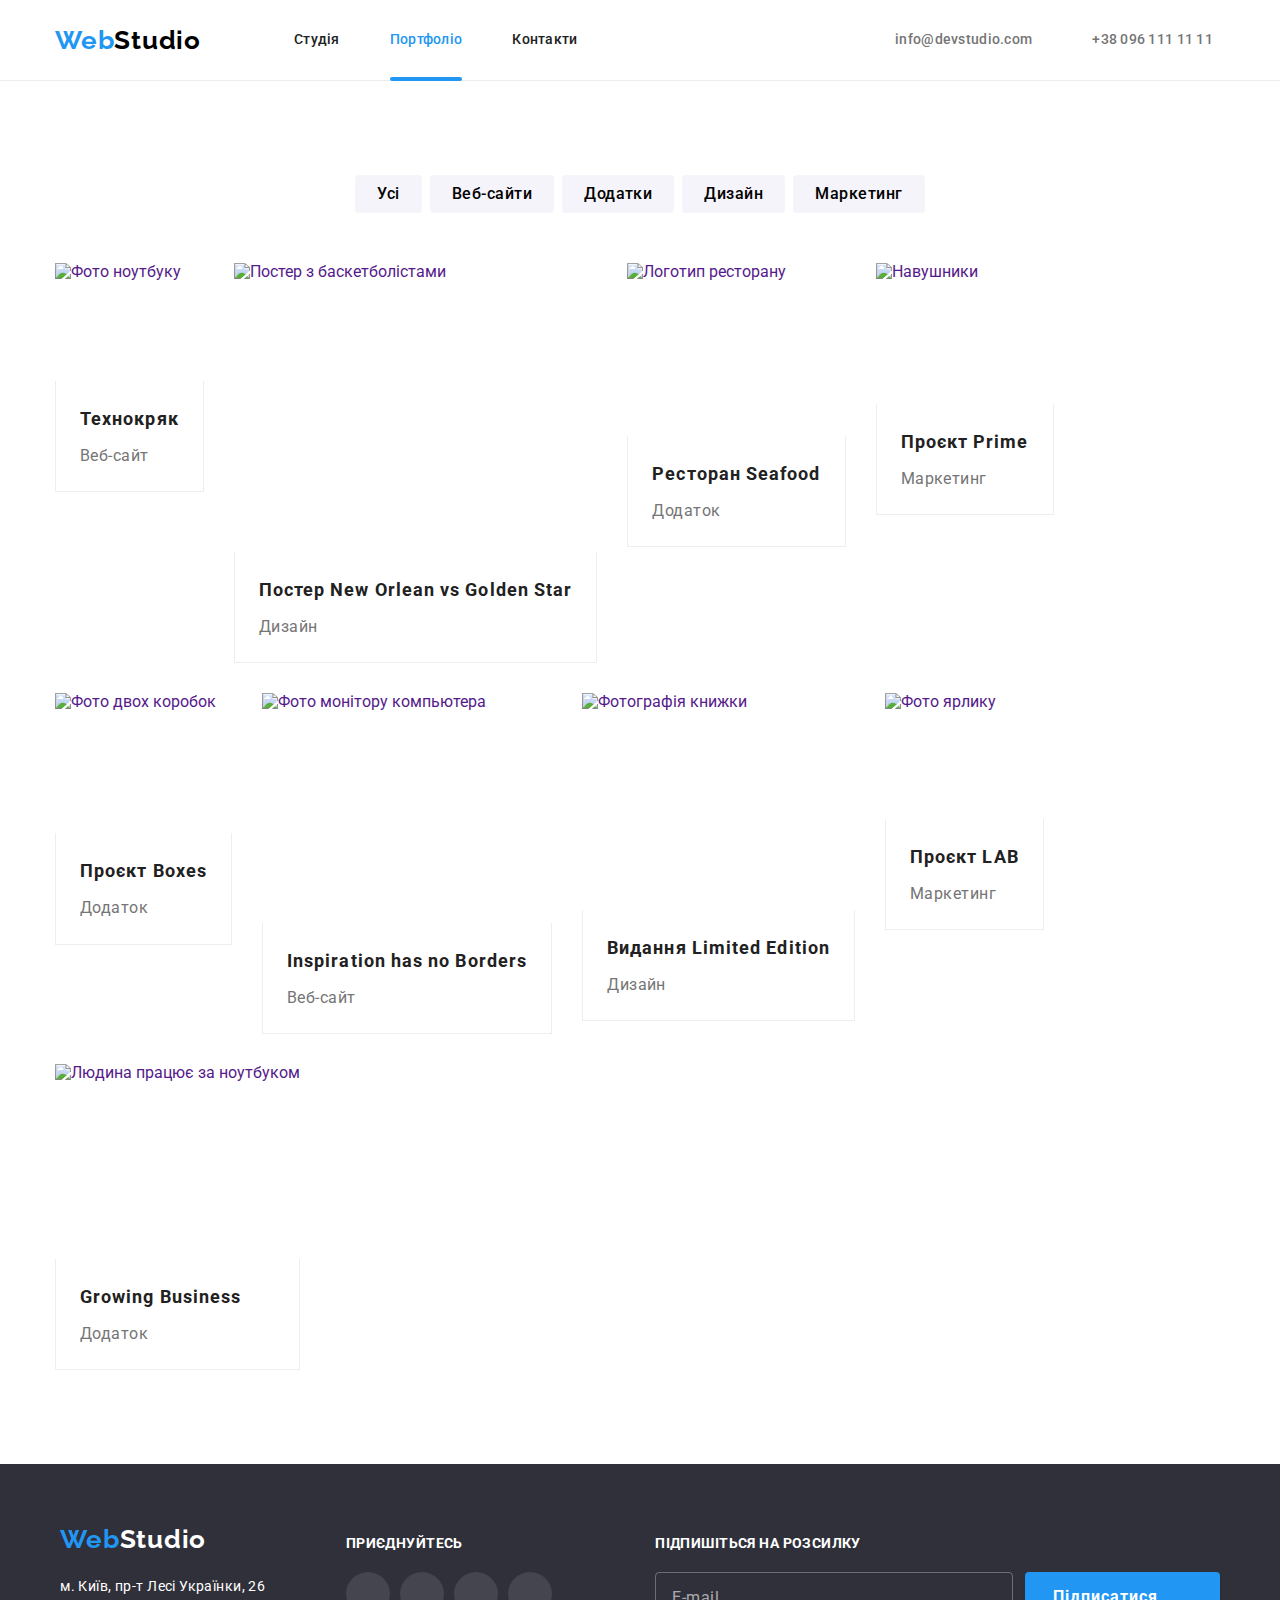
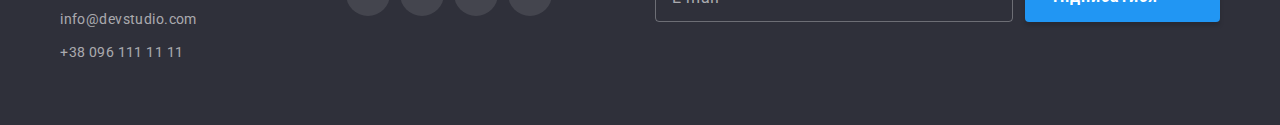
==== portfolio.html @ 9fdcfaf5 "HW with changes" ====
<!DOCTYPE html>
<html lang="uk">
  <head>
    <meta charset="UTF-8" />
        <meta
      name="viewport"
      content="width=device-width, initial-scale=1.0, minimum-scale=1.0"
    />
    <title>WebStudio</title>
    <link rel="preconnect" href="https://fonts.googleapis.com" />
    <link rel="preconnect" href="https://fonts.gstatic.com" crossorigin />
    <link
      href="https://fonts.googleapis.com/css2?family=Raleway:wght@700&family=Roboto:wght@400;500;700;900&display=swap"
      rel="stylesheet"
    />
    <link
      rel="stylesheet"
      href="https://cdnjs.cloudflare.com/ajax/libs/modern-normalize/1.0.0/modern-normalize.min.css"
    />
    <link rel="stylesheet" href="./css/main.min.css" />
  </head>
  <body>
    <!--Шапка сайту-->
    <header class="header">
      <div class="container header__container">
        <a href="./index.html" class="logo link"
          ><span class="logo__accent">Web</span>Studio</a
        >
        <nav class="navigation">
          <ul class="menu list">
            <li class="menu__item">
              <a href="./index.html" class="link menu__link"
                >Студія</a
              >
            </li>
            <li class="menu__item">
              <a href="./portfolio.html" class="menu__link link menu__link--current">Портфоліо</a>
            </li>
            <li class="menu__item">
              <a href="" class="menu__link link">Контакти</a>
            </li>
          </ul>
        </nav>
        <ul class="contacts list">
          <li class="contacts__item">
            <a href="mailto:info@devstudio.com" class="contacts__email link">
              <svg class="contacts__icon" width="16" height="12">
                <use href="./images/icons.svg#icon-envelope"></use>
              </svg>
              info@devstudio.com</a
            >
          </li>
          <li class="contacts__item">
            <a href="tel:+380961111111" class="contacts__tel link">
              <svg class="contacts__icon" width="10" height="16">
                <use href="./images/icons.svg#icon-smartphone"></use>
              </svg>
              +38 096 111 11 11</a
            >
          </li>
        </ul>
        <button type="button" class="menu-open" data-menu-open>
          <svg class="menu-open__icon" width="40" height="40">
            <use href="./images/icons.svg#icon-menu"></use>
          </svg>
        </button>
      </div>

      <div class="mob-menu is-hidden" data-menu>
        <div class="top-container">
          <div class="mob-menu__top">
            <button type="button" class="menu-close" data-menu-close>
              <svg class="menu-open__icon" width="18" height="18">
                <use href="./images/icons.svg#icon-close-modal"></use>
              </svg>
            </button>
            <ul class="mob-menu-list list">
              <li class="mob-menu-list__item">
                <a
                  href="./index.html"
                  class="link mob-menu-list__link mob-menu-list__link--current"
                  >Студія</a
                >
              </li>
              <li class="mob-menu-list__item">
                <a href="./portfolio.html" class="mob-menu-list__link link"
                  >Портфоліо</a
                >
              </li>
              <li class="mob-menu-list__item">
                <a href="" class="mob-menu-list__link link">Контакти</a>
              </li>
            </ul>
          </div>
          <div class="mob-menu__bottom">
            <ul class="mob-contacts list">
              <li class="mob-contacts__item">
                <a href="tel:+380961111111" class="mob-contacts__tel link">
                  +38 096 111 11 11</a
                >
              </li>
              <li class="mob-contacts__item">
                <a
                  href="mailto:info@devstudio.com"
                  class="mob-contacts__email link"
                >
                  info@devstudio.com</a
                >
              </li>
            </ul>
            <ul class="mob-soc list">
              <li class="mob-soc__item">
                <a
                  href=""
                  class="mob-soc__link link"
                  target="_blank"
                  rel="noopener noreferrer nofollow"
                  >Instagram</a
                >
              </li>
              <li class="mob-soc__item">
                <a
                  href=""
                  class="mob-soc__link link"
                  target="_blank"
                  rel="noopener noreferrer nofollow"
                  >Twitter</a
                >
              </li>
              <li class="mob-soc__item">
                <a
                  href=""
                  class="mob-soc__link link"
                  target="_blank"
                  rel="noopener noreferrer nofollow"
                  >Facebook</a
                >
              </li>
              <li class="mob-soc__item">
                <a
                  href=""
                  class="mob-soc__link link"
                  target="_blank"
                  rel="noopener noreferrer nofollow"
                  >LinkedIn</a
                >
              </li>
            </ul>
          </div>
        </div>
      </div>
    </header>

    <main>
      <!--Фільтер-->
      <section class="section projects">
        <div class="container projects__container">
          <h1 class="visually__hidden">Our projects</h1>
          <ul class="filter-list list">
            <li class="filter-list__item">
              <button type="button" class="filter-list__btn">Усі</button>
            </li>
            <li class="filter-list__item">
              <button type="button" class="filter-list__btn">Веб-сайти</button>
            </li>
            <li class="filter-list__item">
              <button type="button" class="filter-list__btn">Додатки</button>
            </li>
            <li class="filter-list__item">
              <button type="button" class="filter-list__btn">Дизайн</button>
            </li>
            <li class="filter-list__item">
              <button type="button" class="filter-list__btn">Маркетинг</button>
            </li>
          </ul>
          <!--Наші проєкти-->
          <ul class="project-list list">
            <li class="project-list__item">
              <a href="" class="project-list__link link">
                <div class="project-list__wrap">
                  <img
                    src="./images/product1.jpg"
                    alt="Фото ноутбуку"
                    width="370"
                    height="294"
                  />
                  <p class="project-list__desc">
                    Ресурс пропонує комплексні пропозиції з різним рівнем
                    функціоналу та сервісів. Все це дозволить відвідувачу
                    отримати вичерпні відомості про компанію чи приватну особу.
                  </p>
                </div>
                <div class="project-list__card">
                  <h3 class="project-list__name">Технокряк</h3>
                  <p class="project-list__type">Веб-сайт</p>
                </div>
              </a>
            </li>
            <li class="project-list__item">
              <a href="" class="project-list__link link">
                <div class="project-list__wrap">
                  <img
                    src="./images/product2.jpg"
                    alt="Постер з баскетболістами"
                    width="370"
                    height="294"
                  />
                  <p class="project-list__desc">
                    Ресурс пропонує комплексні пропозиції з різним рівнем
                    функціоналу та сервісів. Все це дозволить відвідувачу
                    отримати вичерпні відомості про компанію чи приватну особу.
                  </p>
                </div>
                <div class="project-list__card">
                  <h3 class="project-list__name">
                    Постер New Orlean vs Golden Star
                  </h3>
                  <p class="project-list__type">Дизайн</p>
                </div>
              </a>
            </li>
            <li class="project-list__item">
              <a href="" class="project-list__link link">
                <div class="project-list__wrap">
                  <img
                    src="./images/product3.jpg"
                    alt="Логотип ресторану"
                    width="370"
                    height="294"
                  />
                  <p class="project-list__desc">
                    Ресурс пропонує комплексні пропозиції з різним рівнем
                    функціоналу та сервісів. Все це дозволить відвідувачу
                    отримати вичерпні відомості про компанію чи приватну особу.
                  </p>
                </div>
                <div class="project-list__card">
                  <h3 class="project-list__name">Ресторан Seafood</h3>
                  <p class="project-list__type">Додаток</p>
                </div>
              </a>
            </li>
            <li class="project-list__item">
              <a href="" class="project-link link">
                <div class="project-list__wrap">
                  <img
                    src="./images/product4.jpg"
                    alt="Навушники"
                    width="370"
                    height="294"
                  />
                  <p class="project-list__desc">
                    Ресурс пропонує комплексні пропозиції з різним рівнем
                    функціоналу та сервісів. Все це дозволить відвідувачу
                    отримати вичерпні відомості про компанію чи приватну особу.
                  </p>
                </div>
                <div class="project-list__card">
                  <h3 class="project-list__name">Проєкт Prime</h3>
                  <p class="project-list__type">Маркетинг</p>
                </div>
              </a>
            </li>
            <li class="project-list__item">
              <a href="" class="project-list__link link">
                <div class="project-list__wrap">
                  <img
                    src="./images/product5.jpg"
                    alt="Фото двох коробок"
                    width="370"
                    height="294"
                  />
                  <p class="project-list__desc">
                    Ресурс пропонує комплексні пропозиції з різним рівнем
                    функціоналу та сервісів. Все це дозволить відвідувачу
                    отримати вичерпні відомості про компанію чи приватну особу.
                  </p>
                </div>
                <div class="project-list__card">
                  <h3 class="project-list__name">Проєкт Boxes</h3>
                  <p class="project-list__type">Додаток</p>
                </div>
              </a>
            </li>
            <li class="project-list__item">
              <a href="" class="project-list__link link">
                <div class="project-list__wrap">
                  <img
                    src="./images/product6.jpg"
                    alt="Фото монітору компьютера"
                    width="370"
                    height="294"
                  />
                  <p class="project-list__desc">
                    Ресурс пропонує комплексні пропозиції з різним рівнем
                    функціоналу та сервісів. Все це дозволить відвідувачу
                    отримати вичерпні відомості про компанію чи приватну особу.
                  </p>
                </div>
                <div class="project-list__card">
                  <h3 class="project-list__name">Inspiration has no Borders</h3>
                  <p class="project-list__type">Веб-сайт</p>
                </div>
              </a>
            </li>
            <li class="project-list__item">
              <a href="" class="project-list__link link">
                <div class="project-list__wrap">
                  <img
                    src="./images/product7.jpg"
                    alt="Фотографія книжки"
                    width="370"
                    height="294"
                  />
                  <p class="project-list__desc">
                    Ресурс пропонує комплексні пропозиції з різним рівнем
                    функціоналу та сервісів. Все це дозволить відвідувачу
                    отримати вичерпні відомості про компанію чи приватну особу.
                  </p>
                </div>
                <div class="project-list__card">
                  <h3 class="project-list__name">Видання Limited Edition</h3>
                  <p class="project-list__type">Дизайн</p>
                </div>
              </a>
            </li>
            <li class="project-list__item">
              <a href="" class="project-list__link link">
                <div class="project-list__wrap">
                  <img
                    src="./images/product8.jpg"
                    alt="Фото ярлику"
                    width="370"
                    height="294"
                  />
                  <p class="project-list__desc">
                    Ресурс пропонує комплексні пропозиції з різним рівнем
                    функціоналу та сервісів. Все це дозволить відвідувачу
                    отримати вичерпні відомості про компанію чи приватну особу.
                  </p>
                </div>
                <div class="project-list__card">
                  <h3 class="project-list__name">Проєкт LAB</h3>
                  <p class="project-list__type">Маркетинг</p>
                </div>
              </a>
            </li>
            <li class="project-list__item">
              <a href="" class="project-list__link link">
                <div class="project-list__wrap">
                  <img
                    src="./images/product9.jpg"
                    alt="Людина працює за ноутбуком"
                    width="370"
                    height="294"
                  />
                  <p class="project-list__desc">
                    Ресурс пропонує комплексні пропозиції з різним рівнем
                    функціоналу та сервісів. Все це дозволить відвідувачу
                    отримати вичерпні відомості про компанію чи приватну особу.
                  </p>
                </div>
                <div class="project-list__card">
                  <h3 class="project-list__name">Growing Business</h3>
                  <p class="project-list__type">Додаток</p>
                </div>
              </a>
            </li>
          </ul>
        </div>
      </section>
    </main>

    <!--Футер-->
    <footer class="footer">
      <div class="container footer__container">
        <div class="address-wrap">
          <a href="./index.html" class="logo logo--light link"
            ><span class="logo__accent">Web</span>Studio</a
          >
          <address class="address">
            <ul class="address-list list">
              <li class="address-list__item">
                <a
                  href="https://goo.gl/maps/aMhtWL836HwHcXeD8"
                  target="_blank"
                  class="address-list__address link"
                  rel="noopener noreferrel nofollow"
                  >м. Київ, пр-т Лесі Українки, 26</a
                >
              </li>
              <li class="address-list__item">
                <a
                  href="mailto:info@devstudio.com"
                  class="address-list__email link"
                  >info@devstudio.com</a
                >
              </li>
              <li class="address-list__item">
                <a href="tel:+380961111111" class="address-list__tel link"
                  >+38 096 111 11 11</a
                >
              </li>
            </ul>
          </address>
        </div>
        <div class="join-wrap">
          <p class="footer__header">приєднуйтесь</p>
          <ul class="join-list list">
            <li class="join-list__item">
              <a href="" class="join-list__link link">
                <svg class="join-list__icon" width="20" height="20">
                  <use href="./images/icons.svg#icon-instagram"></use>
                </svg>
              </a>
            </li>
            <li class="join-list__item">
              <a href="" class="join-list__link link">
                <svg class="join-list__icon" width="20" height="20">
                  <use href="./images/icons.svg#icon-twitter"></use>
                </svg>
              </a>
            </li>
            <li class="join-list__item">
              <a href="" class="join-list__link link">
                <svg class="join-list__icon" width="20" height="20">
                  <use href="./images/icons.svg#icon-facebook"></use>
                </svg>
              </a>
            </li>
            <li class="join-list__item">
              <a href="" class="join-list__link link">
                <svg class="join-list__icon" width="20" height="20">
                  <use href="./images/icons.svg#icon-linkedin"></use>
                </svg>
              </a>
            </li>
          </ul>
        </div>
        <div class="subscribe">
          <p class="footer__header">Підпишіться на розсилку</p>
          <form class="subscribe__form">
            <input
              type="email"
              id="sub-email"
              class="subscribe__input subscribe__item"
              name="subscribe-email"
              placeholder="E-mail"
            />
            <button type="submit" class="subscribe__btn btn" data-modal-open>
              Підписатися
              <svg class="subscribe__icon" width="24" height="24">
                <use href="./images/icons.svg#icon-send"></use>
              </svg>
            </button>
          </form>
        </div>
      </div>
    </footer>
    <script src="./js/mobile-menu.js"></script>
    <script src="./js/mobile-menu.js"></script>
  </body>
</html>
---- css/main.min.css ----
:root{--primary-text-color: #212121;--secondary-text-color: #757575;--accent-color: #2196F3;--primary-background-color: #ffffff;--secondary-background-color: #2F303A;--transition: 250ms cubic-bezier(0.4, 0, 0.2, 1);--main-font: "Roboto", sans-serif;--secondary-font: "Raleway", sans-serif}.visually__hidden{position:absolute;width:1px;height:1px;margin:-1px;border:0;padding:0;white-space:nowrap;clip-path:inset(100%);clip:rect(0 0 0 0);overflow:hidden}h1,h2,h3,h4,h5,h6,p{margin:0}ul{margin:0;padding-left:0}img{display:block;max-width:100%;height:auto;width:100%}address{font-style:normal}.list{list-style:none}.link{text-decoration:none;display:block}body{font-family:var(--main-font);color:var(--primary-text-color);background-color:var(--primary-background-color)}.container{padding:0 15px;margin:0 auto}@media screen and (min-width: 480px){.container{max-width:480px}}@media screen and (min-width: 768px){.container{max-width:768px}}@media screen and (min-width: 1200px){.container{max-width:1200px}}.section{padding-top:60px;padding-bottom:60px}@media screen and (min-width: 1200px){.section{padding-top:94px;padding-bottom:94px}}.btn{display:block;align-items:center;text-align:center;font-weight:700;font-size:16px;line-height:1.88;letter-spacing:.06em;color:var(--primary-background-color);background-color:var(--accent-color);box-shadow:0px 4px 4px rgba(0,0,0,.15);transition:background-color var(--transition);border-radius:4px;border-style:none;margin:auto;cursor:pointer}.btn:hover,.btn:focus{background:#188ce8}.is-hidden{opacity:0;visibility:hidden;pointer-events:none}.header{border-bottom:1px solid #ececec}.navigation{display:none}@media screen and (min-width: 768px){.navigation{display:flex;align-items:center;margin-right:auto}}.menu{display:none}@media screen and (min-width: 768px){.menu{display:flex;gap:50px}}.header__container{display:flex;justify-content:space-between;align-items:center}@media screen and (min-width: 768px){.header__container{justify-content:center}}.menu__link{display:block;position:relative;font-weight:500;font-size:14px;line-height:1.14;letter-spacing:.02em;color:inherit;transition:color var(--transition);padding:32px 0}.menu__link:hover,.menu__link:focus{color:var(--accent-color)}.menu__link--current::after{content:"";position:absolute;background:var(--accent-color);border-radius:2px;height:4px;width:100%;bottom:-1px;left:0}.menu__link.menu__link--current{color:var(--accent-color)}.contacts{display:none}@media screen and (min-width: 768px){.contacts{display:flex;flex-direction:column;justify-content:center;align-items:flex-start;gap:10px}}@media screen and (min-width: 1200px){.contacts{flex-direction:row;align-items:center}}.contacts__tel,.contacts__email{display:flex;align-items:center;gap:10px;font-weight:500;font-size:12px;line-height:1.16;letter-spacing:.02em;color:var(--secondary-text-color);transition:color var(--transition)}.contacts__tel:hover,.contacts__tel:focus,.contacts__email:hover,.contacts__email:focus{color:var(--accent-color)}@media screen and (min-width: 1200px){.contacts__tel,.contacts__email{font-weight:500;font-size:14px;line-height:1.14}}@media screen and (min-width: 1200px){.contacts__tel{margin-left:30px}}.contacts__icon{fill:var(--secondary-text-color);transition:fill var(--transition)}.contacts__email:hover .contacts__icon,.contacts__email:focus .contacts__icon,.contacts__tel:hover .contacts__icon,.contacts__tel:focus .contacts__icon{fill:var(--accent-color)}.menu-open,.menu-close{background-color:rgba(0,0,0,0);border:none}.menu-close{display:block;margin-left:auto;margin-bottom:11px}.menu-open__icon{fill:var(--primary-text-color)}@media screen and (min-width: 768px){.menu-open__icon{display:none}}.mob-menu{position:fixed;top:0;width:100vw;height:100vh;background-color:var(--primary-background-color);padding-top:48px;padding-bottom:48px;padding-left:40px;padding-right:26px;z-index:5}.mob-menu>.top-container{display:flex;flex-direction:column;justify-content:space-between;height:100%}.mob-menu-list{margin-bottom:64px}.mob-menu-list__item:not(:last-child){margin-bottom:32px}.mob-menu-list__link{font-weight:500;font-size:40px;line-height:1.17;letter-spacing:.02em;color:var(--primary-text-color)}.mob-contacts__tel{font-weight:500;font-size:24px;line-height:1.17;letter-spacing:.02em;color:var(--accent-color);margin-bottom:32px}.mob-contacts__email{font-weight:500;font-size:24px;line-height:1.16;letter-spacing:.02em;color:var(--secondary-text-color);margin-bottom:64px}.mob-soc{display:flex;justify-content:center;flex-wrap:wrap}.mob-soc__link{font-size:18px;line-height:1.22;letter-spacing:.02em;color:var(--accent-color);display:flex;gap:5px;align-items:center}.mob-soc__link::after{content:"";margin-right:10px;border:1px solid rgba(33,33,33,.2);transform:rotate(90deg);border-radius:2px;width:22px;left:0}.mob-menu-list__link.mob-menu-list__link--current{color:var(--accent-color)}.logo{font-family:var(--secondary-font);font-weight:700;font-size:26px;line-height:1.19;letter-spacing:.03em;color:#000;margin-right:93px}.logo__accent{color:var(--accent-color)}.logo--light{display:flex;justify-content:center;color:var(--primary-background-color);margin-right:0;margin-bottom:20px}@media screen and (min-width: 1200px){.logo--light{display:block}}.hero{background-color:var(--secondary-background-color);background-image:linear-gradient(rgba(47, 48, 58, 0.4), rgba(47, 48, 58, 0.4)),url(../images/hero-bg-mob-1x.jpg);background-repeat:no-repeat;background-position:center;background-size:cover;max-width:480px;margin:0 auto;padding-top:118px;padding-bottom:118px}@media(min-device-pixel-ratio: 2),(min-resolution: 192dpi),(min-resolution: 2dppx){.hero{background-image:linear-gradient(rgba(47, 48, 58, 0.4), rgba(47, 48, 58, 0.4)),url(../images/hero-bg-mob-2x.jpg)}}@media screen and (min-width: 768px){.hero{background-image:linear-gradient(rgba(47, 48, 58, 0.4), rgba(47, 48, 58, 0.4)),url(../images/hero-bg-tab-1x.jpg);max-width:768px}}@media screen and (min-width: 768px)and (min-device-pixel-ratio: 2),screen and (min-width: 768px)and (min-resolution: 192dpi),screen and (min-width: 768px)and (min-resolution: 2dppx){.hero{background-image:linear-gradient(rgba(47, 48, 58, 0.4), rgba(47, 48, 58, 0.4)),url(../images/hero-bg-tab-2x.jpg)}}@media screen and (min-width: 1200px){.hero{background-image:linear-gradient(rgba(47, 48, 58, 0.4), rgba(47, 48, 58, 0.4)),url(../images/hero-bg-desk-1x.jpg);padding-top:200px;padding-bottom:200px;max-width:1600px}}@media screen and (min-width: 1200px)and (min-device-pixel-ratio: 2),screen and (min-width: 1200px)and (min-resolution: 192dpi),screen and (min-width: 1200px)and (min-resolution: 2dppx){.hero{background-image:linear-gradient(rgba(47, 48, 58, 0.4), rgba(47, 48, 58, 0.4)),url(../images/hero-bg-desk-2x.jpg)}}.hero__container{width:100%}.hero__title{max-width:360px;font-weight:900;font-size:26px;line-height:1.62;text-align:center;letter-spacing:.06em;text-transform:uppercase;color:var(--primary-background-color);margin:auto;margin-bottom:30px}@media screen and (min-width: 1200px){.hero__title{font-size:44px;line-height:1.36;max-width:696px}}.hero__button{padding:10px 24px}@media screen and (min-width: 1200px){.hero__button{padding:10px 32px}}.benefits{background-color:var(--primary-background-color)}.benefits__list{display:flex;flex-direction:column;gap:30px}@media screen and (min-width: 768px){.benefits__list{flex-direction:row;flex-wrap:wrap}}.benefits__item{width:100%}@media screen and (min-width: 768px){.benefits__item{width:calc((100% - 30px)/2)}}@media screen and (min-width: 1200px){.benefits__item{width:calc((100% - 90px)/4)}}.benefits__title{font-weight:700;font-size:14px;line-height:1.14;letter-spacing:.03em;text-align:center;text-transform:uppercase;margin-bottom:10px}@media screen and (min-width: 768px){.benefits__title{text-align:left}}.benefits__desc{font-weight:400;font-size:14px;line-height:1.71;letter-spacing:.03em;color:var(--secondary-text-color)}.benefits__wrap{height:120px;display:flex;align-items:center;justify-content:center;background-color:#f5f4fa;border-radius:4px;margin-bottom:30px}.activity{display:none}@media screen and (min-width: 1200px){.activity{display:block;padding-top:0}}.activity__title{font-size:36px;line-height:1.16;text-align:center;letter-spacing:.03em;margin-bottom:50px}.activity-list{display:flex;gap:30px}.activity-list__wrap{position:relative}.activity-list__desc{position:absolute;bottom:0;width:100%;font-weight:700;font-size:14px;line-height:1.14;text-align:center;letter-spacing:.03em;text-transform:uppercase;color:var(--primary-background-color);background:rgba(47,48,58,.8);transform:translateY(0%);overflow:auto;padding-top:27px;padding-bottom:27px}.team{background-color:#f5f4fa}.team__title{font-weight:700;font-size:28px;line-height:1.17;text-align:center;letter-spacing:.03em;margin-bottom:30px}@media screen and (min-width: 768px){.team__title{margin-bottom:50px}}@media screen and (min-width: 1200px){.team__title{font-weight:700;font-size:36px;line-height:1.16}}.team-list{display:flex;flex-direction:column;gap:30px}@media screen and (min-width: 768px){.team-list{flex-direction:row;flex-wrap:wrap}}.team-list__item{box-shadow:0px 1px 3px rgba(0,0,0,.12),0px 1px 1px rgba(0,0,0,.14),0px 2px 1px rgba(0,0,0,.2);border-radius:0px 0px 4px 4px;background-color:var(--primary-background-color);width:100%}@media screen and (min-width: 768px){.team-list__item{width:calc((100% - 30px)/2)}}@media screen and (min-width: 1200px){.team-list__item{width:calc((100% - 90px)/4)}}.team-list__name,.team-list__job{font-weight:500;font-size:16px;line-height:1.18;letter-spacing:.03em;text-align:center;margin-bottom:10px}.team-list__job{font-weight:400;color:var(--secondary-text-color);margin-bottom:16px}.team-list__desc{padding-top:30px;padding-bottom:24px}@media screen and (min-width: 1200px){.team-list__desc{padding-bottom:30px}}.soc-list{display:flex;gap:10px;align-items:center;justify-content:center}.soc-list__item{width:44px;height:44px}.soc-list__link{display:flex;align-items:center;justify-content:center;background-color:rgba(0,0,0,0);transition:background-color var(--transition);border-radius:50%;width:100%;height:100%}.soc-list__link:hover,.soc-list__link:focus{background-color:var(--accent-color)}.soc-list__icon{fill:#afb1b8;transition:fill var(--transition)}.soc-list__link:hover .soc-list__icon,.soc-list__link:focus .soc-list__icon{fill:#fff}.clients__title{font-weight:700;font-size:28px;line-height:1.17;text-align:center;letter-spacing:.03em;margin-bottom:30px}@media screen and (min-width: 768px){.clients__title{margin-bottom:50px}}@media screen and (min-width: 1200px){.clients__title{font-weight:700;font-size:36px;line-height:1.16}}.clients-list{display:flex;gap:30px;flex-wrap:wrap}.clients-list__item{height:92px;width:calc((100% - 30px)/2)}@media screen and (min-width: 768px){.clients-list__item{width:calc((100% - 60px)/3)}}@media screen and (min-width: 1200px){.clients-list__item{width:170px}}.clients-list__link{display:flex;align-items:center;justify-content:center;border:1px solid #afb1b8;border-radius:4px;background-color:rgba(0,0,0,0);transition:border-color var(--transition);width:100%;height:100%}.clients-list__link:hover,.clients-list__link:focus{border-color:var(--accent-color)}.clients-list__icon{fill:#afb1b8;transition:fill var(--transition)}.clients-list__link:hover .clients-list__icon,.clients-list__link:focus .clients-list__icon{fill:var(--accent-color)}.footer{font-style:normal;background-color:var(--secondary-background-color);padding-top:60px;padding-bottom:60px}.footer__container{display:flex;align-items:center;justify-content:center;flex-direction:column;gap:60px}@media screen and (min-width: 768px){.footer__container{flex-direction:row;justify-content:space-around;align-items:flex-start;flex-wrap:wrap}}@media screen and (min-width: 1200px){.footer__container{align-items:baseline;gap:0px}}@media screen and (min-width: 1200px){.address-wrap{margin-right:70px}}.address-list__address,.address-list__email,.address-list__tel{font-weight:400;font-size:14px;line-height:1.71;letter-spacing:.03em;text-align:center;color:var(--primary-background-color)}@media screen and (min-width: 1200px){.address-list__address,.address-list__email,.address-list__tel{text-align:left}}.address-list__email,.address-list__tel{color:rgba(255,255,255,.6);transition:color var(--transition)}.address-list__email:hover,.address-list__email:focus,.address-list__tel:hover,.address-list__tel:focus{color:var(--accent-color)}.address-list__item:not(:last-child){margin-bottom:9px}.footer__header{font-weight:700;font-size:14px;line-height:1.14;letter-spacing:.03em;text-align:center;text-transform:uppercase;color:var(--primary-background-color);margin-bottom:20px}@media screen and (min-width: 1200px){.footer__header{text-align:left}}.join-list{display:flex;gap:10px}@media screen and (min-width: 1200px){.join-list{align-items:baseline}}.join-list__item{width:44px;height:44px}.join-list__link{display:flex;align-items:center;justify-content:center;border-radius:50%;background-color:rgba(255,255,255,.1);transition:background-color var(--transition);width:100%;height:100%}.join-list__link:hover,.join-list__link:focus{background-color:var(--accent-color)}.join-list__icon{fill:var(--primary-background-color)}@media screen and (min-width: 1200px){.join-wrap{margin-right:93px}}.subscribe__form{display:flex;flex-direction:column;justify-content:center;align-items:center;gap:20px;width:100%}@media screen and (min-width: 1200px){.subscribe__form{flex-direction:row;gap:12px}}.subscribe__item{background-color:rgba(0,0,0,0);border:1px solid rgba(255,255,255,.3);border-radius:4px;color:var(--accent-color)}.subscribe__item::placeholder{font-weight:400;font-size:16px;line-height:1.25;letter-spacing:.03em;color:rgba(255,255,255,.6)}.subscribe__input{font-weight:400;font-size:16px;line-height:1.25;letter-spacing:.03em;width:450px;height:50px;padding-top:15px;padding-bottom:15px;padding-left:16px;outline:rgba(0,0,0,0);transition:border var(--transition)}@media screen and (min-width: 1200px){.subscribe__input{width:358px}}.subscribe__btn{display:flex;align-items:center;fill:#fff;margin-top:0;gap:10px;padding:10px 28px}.backdrop{position:fixed;top:0;background:rgba(0,0,0,.2);transition:opacity var(--transition),visibility var(--transition);width:100%;height:100%}.modal{position:absolute;top:50%;left:50%;background-color:var(--primary-background-color);box-shadow:0px 1px 3px rgba(0,0,0,.12),0px 1px 1px rgba(0,0,0,.14),0px 2px 1px rgba(0,0,0,.2);border-radius:4px;transform:translate(-50%, -50%) scale(1);transition:transform var(--transition);padding:40px;width:450px;max-width:100%;min-height:609px}.backdrop.is-hidden .modal{transform:translate(-50%, -50%) scale(0)}@media screen and (min-width: 1200px){.modal{width:528px;min-height:581px}}.modal__close{position:absolute;right:8px;top:8px;background:var(--primary-background-color);border:1px solid rgba(0,0,0,.1);border-radius:50%;cursor:pointer;width:30px;height:30px;padding:6px}.modal__icon{fill:#000;transition:fill var(--transition)}.modal__close:hover .modal__icon,.modal__close:focus .modal__icon{fill:var(--accent-color)}.modal__title{font-weight:700;font-size:20px;line-height:1.5;text-align:center;letter-spacing:.03em;margin-bottom:12px}@media screen and (min-width: 1200px){.modal__title{font-weight:700;font-size:20px;line-height:1.15}}.modal-form__field{margin-bottom:10px}.modal-form__input{position:relative;font-weight:400;font-size:14px;line-height:1.16;letter-spacing:.01em;outline:rgba(0,0,0,0);color:var(--primary-text-color);border:1px solid rgba(33,33,33,.2);border-radius:4px;transition:border-color var(--transition),fill var(--transition);cursor:pointer;width:100%;height:40px;padding:12px 42px}.modal-form__input::placeholder{font-weight:400;font-size:14px;line-height:1.14;letter-spacing:.01em;color:rgba(117,117,117,.5)}@media screen and (min-width: 1200px){.modal-form__input::placeholder{font-weight:700;font-size:12px;line-height:1.16}}.modal-form__input:focus{border-color:var(--accent-color)}.modal-form__label{display:inline-block;font-style:normal;font-weight:400;font-size:12px;line-height:1.16;letter-spacing:.01em;margin-bottom:4px;color:var(--secondary-text-color)}.modal-form__comment{font-size:14px;resize:none;border:1px solid rgba(33,33,33,.2);border-radius:4px;color:var(--primary-text-color);outline:rgba(0,0,0,0);width:100%;height:100px;padding:12px 16px}@media screen and (min-width: 1200px){.modal-form__comment{font-size:12px}}.modal-form__icon{position:absolute;left:12px;top:50%;transform:translateY(-50%);fill:var(--primary-text-color)}.modal-form__input:focus+.modal-form__icon{fill:var(--accent-color)}.modal-form__wrap{position:relative;display:block}.privacy__text{display:flex;align-items:center;justify-content:center;position:relative;font-weight:400;font-size:12px;line-height:1.16;letter-spacing:.03em;color:var(--secondary-text-color)}.privacy__text span{display:flex;align-items:center;justify-content:center;border:2px solid var(--primary-text-color);border-radius:2px;fill:rgba(0,0,0,0);cursor:pointer;width:16px;height:15px;margin-right:8px}.privacy__check:checked+.privacy__text span{background-color:var(--accent-color);border:none;fill:var(--primary-background-color)}@media screen and (min-width: 1200px){.privacy__text{font-weight:400;font-size:14px;line-height:1.71}}.modal-form__btn{margin-top:30px;padding:10px 52px}.privacy__link{color:var(--accent-color);text-decoration:underline;margin-left:8px}.privacy{margin-top:20px;margin-bottom:30px}.filter-list{display:flex;justify-content:center;gap:8px;margin-bottom:50px}.filter-list__btn{font-family:var(--main-font);font-weight:500;font-size:16px;line-height:1.62;text-align:center;letter-spacing:.03em;background:#f5f4fa;border-radius:4px;border-style:none;transition:box-shadow var(--transition),background-color var(--transition),color var(--transition);cursor:pointer;padding:6px 22px}.filter-list__btn:hover,.filter-list__btn:focus{font-weight:500;font-size:16px;line-height:1.62;text-align:center;letter-spacing:.03em;background-color:var(--accent-color);box-shadow:0px 3px 1px rgba(0,0,0,.1),0px 1px 2px rgba(0,0,0,.08),0px 2px 2px rgba(0,0,0,.12);border-radius:4px;color:var(--primary-background-color)}.project-list{display:flex;flex-wrap:wrap;gap:30px}.project-list__item{background-color:var(--primary-background-color);transition:box-shadow var(--transition)}.project-list__item:hover{box-shadow:0px 1px 1px rgba(0,0,0,.12),0px 4px 4px rgba(0,0,0,.06),1px 4px 6px rgba(0,0,0,.16);cursor:pointer}.project-list__wrap{position:relative;overflow:hidden}.project-list__desc{position:absolute;top:0;font-weight:400;font-size:18px;line-height:1.56;letter-spacing:.03em;color:var(--primary-background-color);background:rgba(33,150,243,.9);transform:translateY(100%);transition:transform var(--transition);overflow:auto;padding:63px 24px}.project-list__item:hover .project-list__desc{transform:translateY(0%)}.project-list__card{border:1px solid #eee;border-top:none;background-color:var(--primary-background-color)}.project-list__name{font-size:18px;line-height:2;letter-spacing:.06em;color:var(--primary-text-color);padding:20px 24px 0px 24px;margin-bottom:4px}.project-list__type{font-size:16px;line-height:1.88;letter-spacing:.03em;color:var(--secondary-text-color);padding:0 24px 20px 24px}/*# sourceMappingURL=main.min.css.map */
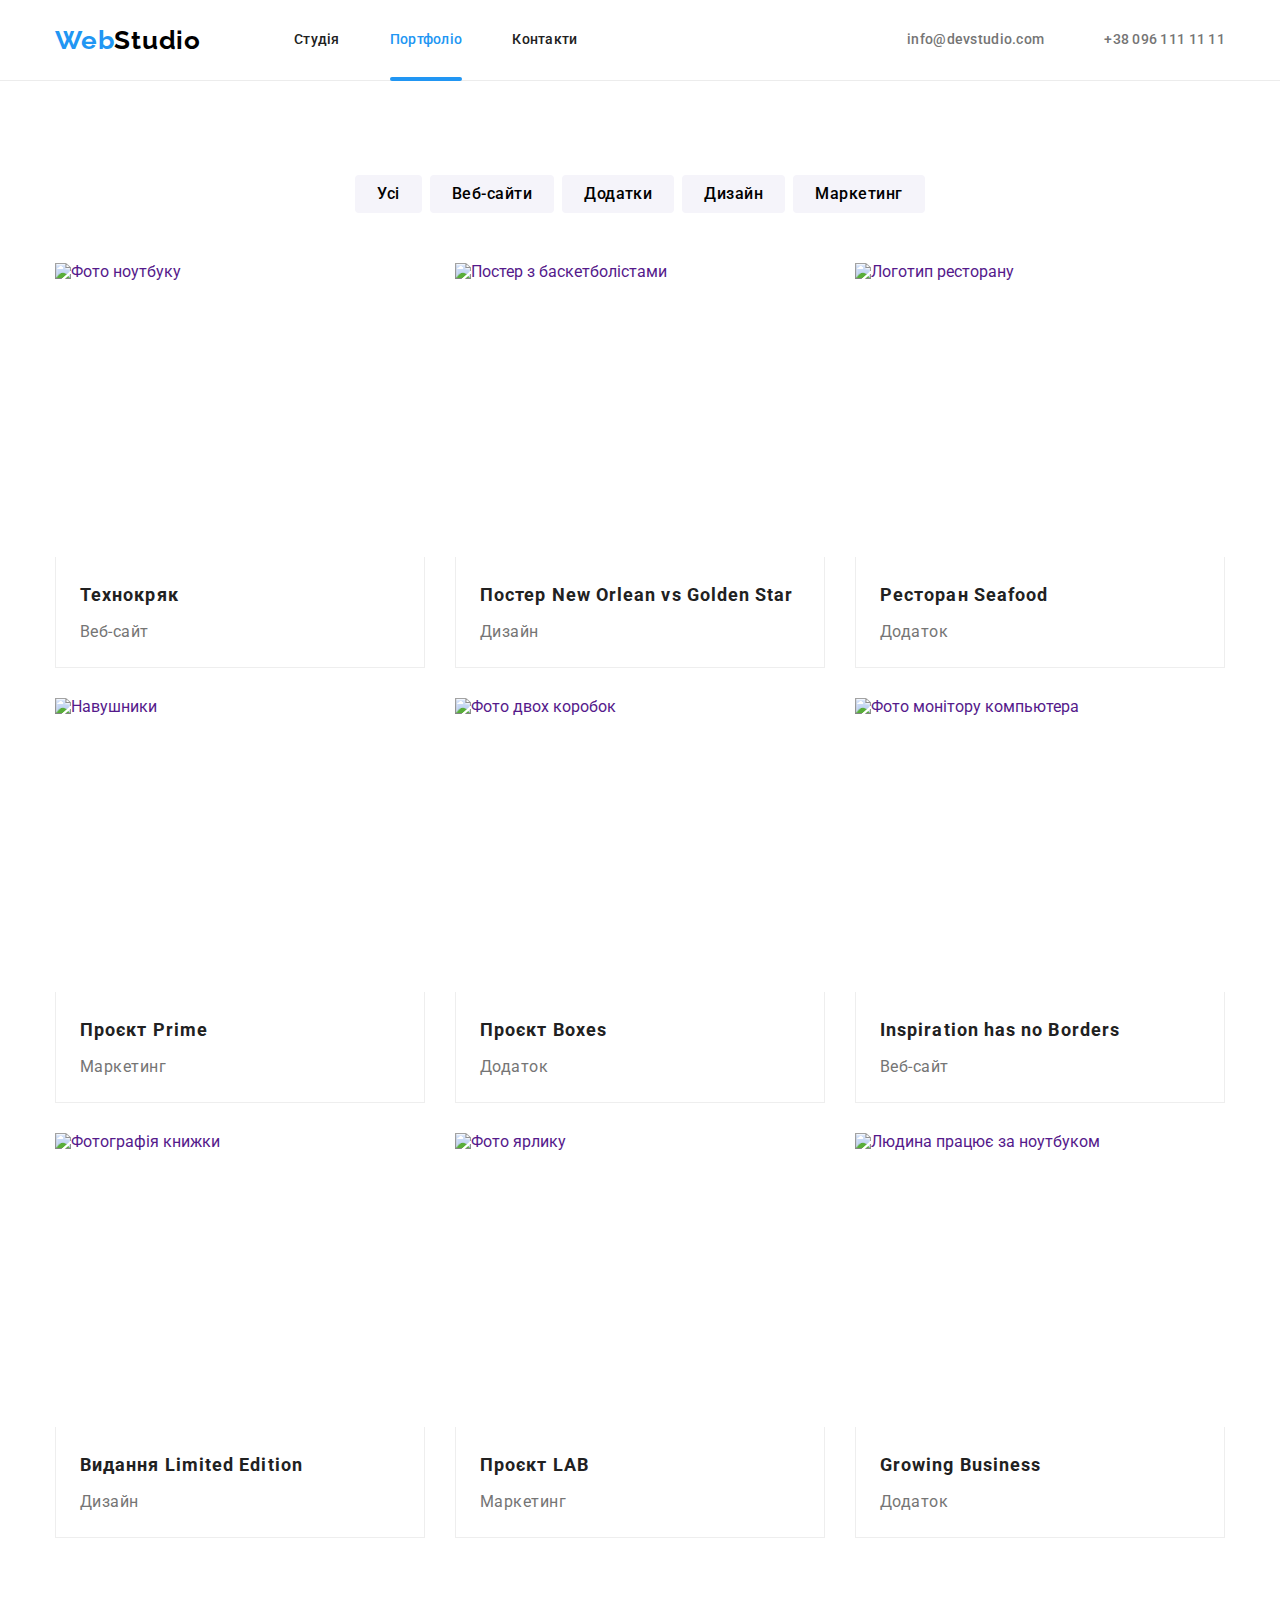
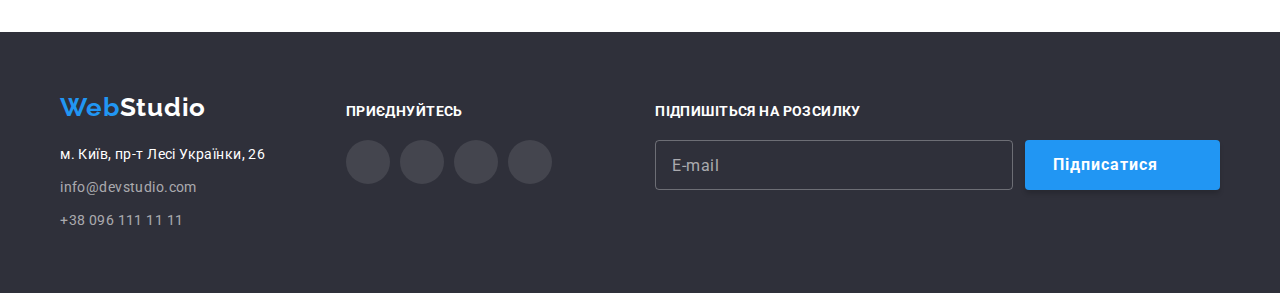
==== commit 69f60e69: "ADDED: Filter logic, styles correction, contacts page" ====
--- a/portfolio.html
+++ b/portfolio.html
@@ -37,7 +37,7 @@
               <a href="./portfolio.html" class="menu__link link menu__link--current">Портфоліо</a>
             </li>
             <li class="menu__item">
-              <a href="" class="menu__link link">Контакти</a>
+              <a href="./contacts.html" class="menu__link link">Контакти</a>
             </li>
           </ul>
         </nav>
@@ -78,17 +78,17 @@
               <li class="mob-menu-list__item">
                 <a
                   href="./index.html"
-                  class="link mob-menu-list__link mob-menu-list__link--current"
+                  class="link mob-menu-list__link"
                   >Студія</a
                 >
               </li>
               <li class="mob-menu-list__item">
-                <a href="./portfolio.html" class="mob-menu-list__link link"
+                <a href="./portfolio.html" class="mob-menu-list__link link mob-menu-list__link--current"
                   >Портфоліо</a
                 >
               </li>
               <li class="mob-menu-list__item">
-                <a href="" class="mob-menu-list__link link">Контакти</a>
+                <a href="./contacts.html" class="mob-menu-list__link link">Контакти</a>
               </li>
             </ul>
           </div>
@@ -158,24 +158,24 @@
           <h1 class="visually__hidden">Our projects</h1>
           <ul class="filter-list list">
             <li class="filter-list__item">
-              <button type="button" class="filter-list__btn">Усі</button>
+              <button type="button" class="filter-list__btn" data-category="all">Усі</button>
             </li>
             <li class="filter-list__item">
-              <button type="button" class="filter-list__btn">Веб-сайти</button>
+              <button type="button" class="filter-list__btn" data-category="web-site">Веб-сайти</button>
             </li>
             <li class="filter-list__item">
-              <button type="button" class="filter-list__btn">Додатки</button>
+              <button type="button" class="filter-list__btn" data-category="app">Додатки</button>
             </li>
             <li class="filter-list__item">
-              <button type="button" class="filter-list__btn">Дизайн</button>
+              <button type="button" class="filter-list__btn" data-category="design">Дизайн</button>
             </li>
             <li class="filter-list__item">
-              <button type="button" class="filter-list__btn">Маркетинг</button>
+              <button type="button" class="filter-list__btn" data-category="marketing">Маркетинг</button>
             </li>
           </ul>
           <!--Наші проєкти-->
           <ul class="project-list list">
-            <li class="project-list__item">
+            <li class="project-list__item web-site">
               <a href="" class="project-list__link link">
                 <div class="project-list__wrap">
                   <img
@@ -196,7 +196,7 @@
                 </div>
               </a>
             </li>
-            <li class="project-list__item">
+            <li class="project-list__item design">
               <a href="" class="project-list__link link">
                 <div class="project-list__wrap">
                   <img
@@ -219,7 +219,7 @@
                 </div>
               </a>
             </li>
-            <li class="project-list__item">
+            <li class="project-list__item app">
               <a href="" class="project-list__link link">
                 <div class="project-list__wrap">
                   <img
@@ -240,7 +240,7 @@
                 </div>
               </a>
             </li>
-            <li class="project-list__item">
+            <li class="project-list__item marketing">
               <a href="" class="project-link link">
                 <div class="project-list__wrap">
                   <img
@@ -261,7 +261,7 @@
                 </div>
               </a>
             </li>
-            <li class="project-list__item">
+            <li class="project-list__item app">
               <a href="" class="project-list__link link">
                 <div class="project-list__wrap">
                   <img
@@ -282,7 +282,7 @@
                 </div>
               </a>
             </li>
-            <li class="project-list__item">
+            <li class="project-list__item web-site">
               <a href="" class="project-list__link link">
                 <div class="project-list__wrap">
                   <img
@@ -303,7 +303,7 @@
                 </div>
               </a>
             </li>
-            <li class="project-list__item">
+            <li class="project-list__item design">
               <a href="" class="project-list__link link">
                 <div class="project-list__wrap">
                   <img
@@ -324,7 +324,7 @@
                 </div>
               </a>
             </li>
-            <li class="project-list__item">
+            <li class="project-list__item marketing">
               <a href="" class="project-list__link link">
                 <div class="project-list__wrap">
                   <img
@@ -345,7 +345,7 @@
                 </div>
               </a>
             </li>
-            <li class="project-list__item">
+            <li class="project-list__item app">
               <a href="" class="project-list__link link">
                 <div class="project-list__wrap">
                   <img
@@ -458,6 +458,6 @@
       </div>
     </footer>
     <script src="./js/mobile-menu.js"></script>
-    <script src="./js/mobile-menu.js"></script>
+    <script src="./js/filter-portfolio.js"></script>
   </body>
 </html>
--- a/css/main.min.css
+++ b/css/main.min.css
@@ -1 +1 @@
-:root{--primary-text-color: #212121;--secondary-text-color: #757575;--accent-color: #2196F3;--primary-background-color: #ffffff;--secondary-background-color: #2F303A;--transition: 250ms cubic-bezier(0.4, 0, 0.2, 1);--main-font: "Roboto", sans-serif;--secondary-font: "Raleway", sans-serif}.visually__hidden{position:absolute;width:1px;height:1px;margin:-1px;border:0;padding:0;white-space:nowrap;clip-path:inset(100%);clip:rect(0 0 0 0);overflow:hidden}h1,h2,h3,h4,h5,h6,p{margin:0}ul{margin:0;padding-left:0}img{display:block;max-width:100%;height:auto;width:100%}address{font-style:normal}.list{list-style:none}.link{text-decoration:none;display:block}body{font-family:var(--main-font);color:var(--primary-text-color);background-color:var(--primary-background-color)}.container{padding:0 15px;margin:0 auto}@media screen and (min-width: 480px){.container{max-width:480px}}@media screen and (min-width: 768px){.container{max-width:768px}}@media screen and (min-width: 1200px){.container{max-width:1200px}}.section{padding-top:60px;padding-bottom:60px}@media screen and (min-width: 1200px){.section{padding-top:94px;padding-bottom:94px}}.btn{display:block;align-items:center;text-align:center;font-weight:700;font-size:16px;line-height:1.88;letter-spacing:.06em;color:var(--primary-background-color);background-color:var(--accent-color);box-shadow:0px 4px 4px rgba(0,0,0,.15);transition:background-color var(--transition);border-radius:4px;border-style:none;margin:auto;cursor:pointer}.btn:hover,.btn:focus{background:#188ce8}.is-hidden{opacity:0;visibility:hidden;pointer-events:none}.header{border-bottom:1px solid #ececec}.navigation{display:none}@media screen and (min-width: 768px){.navigation{display:flex;align-items:center;margin-right:auto}}.menu{display:none}@media screen and (min-width: 768px){.menu{display:flex;gap:50px}}.header__container{display:flex;justify-content:space-between;align-items:center}@media screen and (min-width: 768px){.header__container{justify-content:center}}.menu__link{display:block;position:relative;font-weight:500;font-size:14px;line-height:1.14;letter-spacing:.02em;color:inherit;transition:color var(--transition);padding:32px 0}.menu__link:hover,.menu__link:focus{color:var(--accent-color)}.menu__link--current::after{content:"";position:absolute;background:var(--accent-color);border-radius:2px;height:4px;width:100%;bottom:-1px;left:0}.menu__link.menu__link--current{color:var(--accent-color)}.contacts{display:none}@media screen and (min-width: 768px){.contacts{display:flex;flex-direction:column;justify-content:center;align-items:flex-start;gap:10px}}@media screen and (min-width: 1200px){.contacts{flex-direction:row;align-items:center}}.contacts__tel,.contacts__email{display:flex;align-items:center;gap:10px;font-weight:500;font-size:12px;line-height:1.16;letter-spacing:.02em;color:var(--secondary-text-color);transition:color var(--transition)}.contacts__tel:hover,.contacts__tel:focus,.contacts__email:hover,.contacts__email:focus{color:var(--accent-color)}@media screen and (min-width: 1200px){.contacts__tel,.contacts__email{font-weight:500;font-size:14px;line-height:1.14}}@media screen and (min-width: 1200px){.contacts__tel{margin-left:30px}}.contacts__icon{fill:var(--secondary-text-color);transition:fill var(--transition)}.contacts__email:hover .contacts__icon,.contacts__email:focus .contacts__icon,.contacts__tel:hover .contacts__icon,.contacts__tel:focus .contacts__icon{fill:var(--accent-color)}.menu-open,.menu-close{background-color:rgba(0,0,0,0);border:none}.menu-close{display:block;margin-left:auto;margin-bottom:11px}.menu-open__icon{fill:var(--primary-text-color)}@media screen and (min-width: 768px){.menu-open__icon{display:none}}.mob-menu{position:fixed;top:0;width:100vw;height:100vh;background-color:var(--primary-background-color);padding-top:48px;padding-bottom:48px;padding-left:40px;padding-right:26px;z-index:5}.mob-menu>.top-container{display:flex;flex-direction:column;justify-content:space-between;height:100%}.mob-menu-list{margin-bottom:64px}.mob-menu-list__item:not(:last-child){margin-bottom:32px}.mob-menu-list__link{font-weight:500;font-size:40px;line-height:1.17;letter-spacing:.02em;color:var(--primary-text-color)}.mob-contacts__tel{font-weight:500;font-size:24px;line-height:1.17;letter-spacing:.02em;color:var(--accent-color);margin-bottom:32px}.mob-contacts__email{font-weight:500;font-size:24px;line-height:1.16;letter-spacing:.02em;color:var(--secondary-text-color);margin-bottom:64px}.mob-soc{display:flex;justify-content:center;flex-wrap:wrap}.mob-soc__link{font-size:18px;line-height:1.22;letter-spacing:.02em;color:var(--accent-color);display:flex;gap:5px;align-items:center}.mob-soc__link::after{content:"";margin-right:10px;border:1px solid rgba(33,33,33,.2);transform:rotate(90deg);border-radius:2px;width:22px;left:0}.mob-menu-list__link.mob-menu-list__link--current{color:var(--accent-color)}.logo{font-family:var(--secondary-font);font-weight:700;font-size:26px;line-height:1.19;letter-spacing:.03em;color:#000;margin-right:93px}.logo__accent{color:var(--accent-color)}.logo--light{display:flex;justify-content:center;color:var(--primary-background-color);margin-right:0;margin-bottom:20px}@media screen and (min-width: 1200px){.logo--light{display:block}}.hero{background-color:var(--secondary-background-color);background-image:linear-gradient(rgba(47, 48, 58, 0.4), rgba(47, 48, 58, 0.4)),url(../images/hero-bg-mob-1x.jpg);background-repeat:no-repeat;background-position:center;background-size:cover;max-width:480px;margin:0 auto;padding-top:118px;padding-bottom:118px}@media(min-device-pixel-ratio: 2),(min-resolution: 192dpi),(min-resolution: 2dppx){.hero{background-image:linear-gradient(rgba(47, 48, 58, 0.4), rgba(47, 48, 58, 0.4)),url(../images/hero-bg-mob-2x.jpg)}}@media screen and (min-width: 768px){.hero{background-image:linear-gradient(rgba(47, 48, 58, 0.4), rgba(47, 48, 58, 0.4)),url(../images/hero-bg-tab-1x.jpg);max-width:768px}}@media screen and (min-width: 768px)and (min-device-pixel-ratio: 2),screen and (min-width: 768px)and (min-resolution: 192dpi),screen and (min-width: 768px)and (min-resolution: 2dppx){.hero{background-image:linear-gradient(rgba(47, 48, 58, 0.4), rgba(47, 48, 58, 0.4)),url(../images/hero-bg-tab-2x.jpg)}}@media screen and (min-width: 1200px){.hero{background-image:linear-gradient(rgba(47, 48, 58, 0.4), rgba(47, 48, 58, 0.4)),url(../images/hero-bg-desk-1x.jpg);padding-top:200px;padding-bottom:200px;max-width:1600px}}@media screen and (min-width: 1200px)and (min-device-pixel-ratio: 2),screen and (min-width: 1200px)and (min-resolution: 192dpi),screen and (min-width: 1200px)and (min-resolution: 2dppx){.hero{background-image:linear-gradient(rgba(47, 48, 58, 0.4), rgba(47, 48, 58, 0.4)),url(../images/hero-bg-desk-2x.jpg)}}.hero__container{width:100%}.hero__title{max-width:360px;font-weight:900;font-size:26px;line-height:1.62;text-align:center;letter-spacing:.06em;text-transform:uppercase;color:var(--primary-background-color);margin:auto;margin-bottom:30px}@media screen and (min-width: 1200px){.hero__title{font-size:44px;line-height:1.36;max-width:696px}}.hero__button{padding:10px 24px}@media screen and (min-width: 1200px){.hero__button{padding:10px 32px}}.benefits{background-color:var(--primary-background-color)}.benefits__list{display:flex;flex-direction:column;gap:30px}@media screen and (min-width: 768px){.benefits__list{flex-direction:row;flex-wrap:wrap}}.benefits__item{width:100%}@media screen and (min-width: 768px){.benefits__item{width:calc((100% - 30px)/2)}}@media screen and (min-width: 1200px){.benefits__item{width:calc((100% - 90px)/4)}}.benefits__title{font-weight:700;font-size:14px;line-height:1.14;letter-spacing:.03em;text-align:center;text-transform:uppercase;margin-bottom:10px}@media screen and (min-width: 768px){.benefits__title{text-align:left}}.benefits__desc{font-weight:400;font-size:14px;line-height:1.71;letter-spacing:.03em;color:var(--secondary-text-color)}.benefits__wrap{height:120px;display:flex;align-items:center;justify-content:center;background-color:#f5f4fa;border-radius:4px;margin-bottom:30px}.activity{display:none}@media screen and (min-width: 1200px){.activity{display:block;padding-top:0}}.activity__title{font-size:36px;line-height:1.16;text-align:center;letter-spacing:.03em;margin-bottom:50px}.activity-list{display:flex;gap:30px}.activity-list__wrap{position:relative}.activity-list__desc{position:absolute;bottom:0;width:100%;font-weight:700;font-size:14px;line-height:1.14;text-align:center;letter-spacing:.03em;text-transform:uppercase;color:var(--primary-background-color);background:rgba(47,48,58,.8);transform:translateY(0%);overflow:auto;padding-top:27px;padding-bottom:27px}.team{background-color:#f5f4fa}.team__title{font-weight:700;font-size:28px;line-height:1.17;text-align:center;letter-spacing:.03em;margin-bottom:30px}@media screen and (min-width: 768px){.team__title{margin-bottom:50px}}@media screen and (min-width: 1200px){.team__title{font-weight:700;font-size:36px;line-height:1.16}}.team-list{display:flex;flex-direction:column;gap:30px}@media screen and (min-width: 768px){.team-list{flex-direction:row;flex-wrap:wrap}}.team-list__item{box-shadow:0px 1px 3px rgba(0,0,0,.12),0px 1px 1px rgba(0,0,0,.14),0px 2px 1px rgba(0,0,0,.2);border-radius:0px 0px 4px 4px;background-color:var(--primary-background-color);width:100%}@media screen and (min-width: 768px){.team-list__item{width:calc((100% - 30px)/2)}}@media screen and (min-width: 1200px){.team-list__item{width:calc((100% - 90px)/4)}}.team-list__name,.team-list__job{font-weight:500;font-size:16px;line-height:1.18;letter-spacing:.03em;text-align:center;margin-bottom:10px}.team-list__job{font-weight:400;color:var(--secondary-text-color);margin-bottom:16px}.team-list__desc{padding-top:30px;padding-bottom:24px}@media screen and (min-width: 1200px){.team-list__desc{padding-bottom:30px}}.soc-list{display:flex;gap:10px;align-items:center;justify-content:center}.soc-list__item{width:44px;height:44px}.soc-list__link{display:flex;align-items:center;justify-content:center;background-color:rgba(0,0,0,0);transition:background-color var(--transition);border-radius:50%;width:100%;height:100%}.soc-list__link:hover,.soc-list__link:focus{background-color:var(--accent-color)}.soc-list__icon{fill:#afb1b8;transition:fill var(--transition)}.soc-list__link:hover .soc-list__icon,.soc-list__link:focus .soc-list__icon{fill:#fff}.clients__title{font-weight:700;font-size:28px;line-height:1.17;text-align:center;letter-spacing:.03em;margin-bottom:30px}@media screen and (min-width: 768px){.clients__title{margin-bottom:50px}}@media screen and (min-width: 1200px){.clients__title{font-weight:700;font-size:36px;line-height:1.16}}.clients-list{display:flex;gap:30px;flex-wrap:wrap}.clients-list__item{height:92px;width:calc((100% - 30px)/2)}@media screen and (min-width: 768px){.clients-list__item{width:calc((100% - 60px)/3)}}@media screen and (min-width: 1200px){.clients-list__item{width:170px}}.clients-list__link{display:flex;align-items:center;justify-content:center;border:1px solid #afb1b8;border-radius:4px;background-color:rgba(0,0,0,0);transition:border-color var(--transition);width:100%;height:100%}.clients-list__link:hover,.clients-list__link:focus{border-color:var(--accent-color)}.clients-list__icon{fill:#afb1b8;transition:fill var(--transition)}.clients-list__link:hover .clients-list__icon,.clients-list__link:focus .clients-list__icon{fill:var(--accent-color)}.footer{font-style:normal;background-color:var(--secondary-background-color);padding-top:60px;padding-bottom:60px}.footer__container{display:flex;align-items:center;justify-content:center;flex-direction:column;gap:60px}@media screen and (min-width: 768px){.footer__container{flex-direction:row;justify-content:space-around;align-items:flex-start;flex-wrap:wrap}}@media screen and (min-width: 1200px){.footer__container{align-items:baseline;gap:0px}}@media screen and (min-width: 1200px){.address-wrap{margin-right:70px}}.address-list__address,.address-list__email,.address-list__tel{font-weight:400;font-size:14px;line-height:1.71;letter-spacing:.03em;text-align:center;color:var(--primary-background-color)}@media screen and (min-width: 1200px){.address-list__address,.address-list__email,.address-list__tel{text-align:left}}.address-list__email,.address-list__tel{color:rgba(255,255,255,.6);transition:color var(--transition)}.address-list__email:hover,.address-list__email:focus,.address-list__tel:hover,.address-list__tel:focus{color:var(--accent-color)}.address-list__item:not(:last-child){margin-bottom:9px}.footer__header{font-weight:700;font-size:14px;line-height:1.14;letter-spacing:.03em;text-align:center;text-transform:uppercase;color:var(--primary-background-color);margin-bottom:20px}@media screen and (min-width: 1200px){.footer__header{text-align:left}}.join-list{display:flex;gap:10px}@media screen and (min-width: 1200px){.join-list{align-items:baseline}}.join-list__item{width:44px;height:44px}.join-list__link{display:flex;align-items:center;justify-content:center;border-radius:50%;background-color:rgba(255,255,255,.1);transition:background-color var(--transition);width:100%;height:100%}.join-list__link:hover,.join-list__link:focus{background-color:var(--accent-color)}.join-list__icon{fill:var(--primary-background-color)}@media screen and (min-width: 1200px){.join-wrap{margin-right:93px}}.subscribe__form{display:flex;flex-direction:column;justify-content:center;align-items:center;gap:20px;width:100%}@media screen and (min-width: 1200px){.subscribe__form{flex-direction:row;gap:12px}}.subscribe__item{background-color:rgba(0,0,0,0);border:1px solid rgba(255,255,255,.3);border-radius:4px;color:var(--accent-color)}.subscribe__item::placeholder{font-weight:400;font-size:16px;line-height:1.25;letter-spacing:.03em;color:rgba(255,255,255,.6)}.subscribe__input{font-weight:400;font-size:16px;line-height:1.25;letter-spacing:.03em;width:450px;height:50px;padding-top:15px;padding-bottom:15px;padding-left:16px;outline:rgba(0,0,0,0);transition:border var(--transition)}@media screen and (min-width: 1200px){.subscribe__input{width:358px}}.subscribe__btn{display:flex;align-items:center;fill:#fff;margin-top:0;gap:10px;padding:10px 28px}.backdrop{position:fixed;top:0;background:rgba(0,0,0,.2);transition:opacity var(--transition),visibility var(--transition);width:100%;height:100%}.modal{position:absolute;top:50%;left:50%;background-color:var(--primary-background-color);box-shadow:0px 1px 3px rgba(0,0,0,.12),0px 1px 1px rgba(0,0,0,.14),0px 2px 1px rgba(0,0,0,.2);border-radius:4px;transform:translate(-50%, -50%) scale(1);transition:transform var(--transition);padding:40px;width:450px;max-width:100%;min-height:609px}.backdrop.is-hidden .modal{transform:translate(-50%, -50%) scale(0)}@media screen and (min-width: 1200px){.modal{width:528px;min-height:581px}}.modal__close{position:absolute;right:8px;top:8px;background:var(--primary-background-color);border:1px solid rgba(0,0,0,.1);border-radius:50%;cursor:pointer;width:30px;height:30px;padding:6px}.modal__icon{fill:#000;transition:fill var(--transition)}.modal__close:hover .modal__icon,.modal__close:focus .modal__icon{fill:var(--accent-color)}.modal__title{font-weight:700;font-size:20px;line-height:1.5;text-align:center;letter-spacing:.03em;margin-bottom:12px}@media screen and (min-width: 1200px){.modal__title{font-weight:700;font-size:20px;line-height:1.15}}.modal-form__field{margin-bottom:10px}.modal-form__input{position:relative;font-weight:400;font-size:14px;line-height:1.16;letter-spacing:.01em;outline:rgba(0,0,0,0);color:var(--primary-text-color);border:1px solid rgba(33,33,33,.2);border-radius:4px;transition:border-color var(--transition),fill var(--transition);cursor:pointer;width:100%;height:40px;padding:12px 42px}.modal-form__input::placeholder{font-weight:400;font-size:14px;line-height:1.14;letter-spacing:.01em;color:rgba(117,117,117,.5)}@media screen and (min-width: 1200px){.modal-form__input::placeholder{font-weight:700;font-size:12px;line-height:1.16}}.modal-form__input:focus{border-color:var(--accent-color)}.modal-form__label{display:inline-block;font-style:normal;font-weight:400;font-size:12px;line-height:1.16;letter-spacing:.01em;margin-bottom:4px;color:var(--secondary-text-color)}.modal-form__comment{font-size:14px;resize:none;border:1px solid rgba(33,33,33,.2);border-radius:4px;color:var(--primary-text-color);outline:rgba(0,0,0,0);width:100%;height:100px;padding:12px 16px}@media screen and (min-width: 1200px){.modal-form__comment{font-size:12px}}.modal-form__icon{position:absolute;left:12px;top:50%;transform:translateY(-50%);fill:var(--primary-text-color)}.modal-form__input:focus+.modal-form__icon{fill:var(--accent-color)}.modal-form__wrap{position:relative;display:block}.privacy__text{display:flex;align-items:center;justify-content:center;position:relative;font-weight:400;font-size:12px;line-height:1.16;letter-spacing:.03em;color:var(--secondary-text-color)}.privacy__text span{display:flex;align-items:center;justify-content:center;border:2px solid var(--primary-text-color);border-radius:2px;fill:rgba(0,0,0,0);cursor:pointer;width:16px;height:15px;margin-right:8px}.privacy__check:checked+.privacy__text span{background-color:var(--accent-color);border:none;fill:var(--primary-background-color)}@media screen and (min-width: 1200px){.privacy__text{font-weight:400;font-size:14px;line-height:1.71}}.modal-form__btn{margin-top:30px;padding:10px 52px}.privacy__link{color:var(--accent-color);text-decoration:underline;margin-left:8px}.privacy{margin-top:20px;margin-bottom:30px}.filter-list{display:flex;justify-content:center;gap:8px;margin-bottom:50px}.filter-list__btn{font-family:var(--main-font);font-weight:500;font-size:16px;line-height:1.62;text-align:center;letter-spacing:.03em;background:#f5f4fa;border-radius:4px;border-style:none;transition:box-shadow var(--transition),background-color var(--transition),color var(--transition);cursor:pointer;padding:6px 22px}.filter-list__btn:hover,.filter-list__btn:focus{font-weight:500;font-size:16px;line-height:1.62;text-align:center;letter-spacing:.03em;background-color:var(--accent-color);box-shadow:0px 3px 1px rgba(0,0,0,.1),0px 1px 2px rgba(0,0,0,.08),0px 2px 2px rgba(0,0,0,.12);border-radius:4px;color:var(--primary-background-color)}.project-list{display:flex;flex-wrap:wrap;gap:30px}.project-list__item{background-color:var(--primary-background-color);transition:box-shadow var(--transition)}.project-list__item:hover{box-shadow:0px 1px 1px rgba(0,0,0,.12),0px 4px 4px rgba(0,0,0,.06),1px 4px 6px rgba(0,0,0,.16);cursor:pointer}.project-list__wrap{position:relative;overflow:hidden}.project-list__desc{position:absolute;top:0;font-weight:400;font-size:18px;line-height:1.56;letter-spacing:.03em;color:var(--primary-background-color);background:rgba(33,150,243,.9);transform:translateY(100%);transition:transform var(--transition);overflow:auto;padding:63px 24px}.project-list__item:hover .project-list__desc{transform:translateY(0%)}.project-list__card{border:1px solid #eee;border-top:none;background-color:var(--primary-background-color)}.project-list__name{font-size:18px;line-height:2;letter-spacing:.06em;color:var(--primary-text-color);padding:20px 24px 0px 24px;margin-bottom:4px}.project-list__type{font-size:16px;line-height:1.88;letter-spacing:.03em;color:var(--secondary-text-color);padding:0 24px 20px 24px}/*# sourceMappingURL=main.min.css.map */+:root{--primary-text-color: #212121;--secondary-text-color: #757575;--accent-color: #2196F3;--primary-background-color: #ffffff;--secondary-background-color: #2F303A;--transition: 250ms cubic-bezier(0.4, 0, 0.2, 1);--main-font: "Roboto", sans-serif;--secondary-font: "Raleway", sans-serif}.visually__hidden{position:absolute;width:1px;height:1px;margin:-1px;border:0;padding:0;white-space:nowrap;clip-path:inset(100%);clip:rect(0 0 0 0);overflow:hidden}h1,h2,h3,h4,h5,h6,p{margin:0}ul{margin:0;padding-left:0}img{display:block;max-width:100%;height:auto;width:100%}address{font-style:normal}.list{list-style:none}.link{text-decoration:none;display:block}body{font-family:var(--main-font);color:var(--primary-text-color);background-color:var(--primary-background-color)}.container{padding:0 15px;margin:0 auto}@media screen and (min-width: 480px){.container{max-width:480px}}@media screen and (min-width: 768px){.container{max-width:768px}}@media screen and (min-width: 1200px){.container{max-width:1200px}}.section{padding-top:60px;padding-bottom:60px}@media screen and (min-width: 1200px){.section{padding-top:94px;padding-bottom:94px}}.btn{display:block;align-items:center;text-align:center;font-weight:700;font-size:16px;line-height:1.88;letter-spacing:.06em;color:var(--primary-background-color);background-color:var(--accent-color);box-shadow:0px 4px 4px rgba(0,0,0,.15);transition:background-color var(--transition);border-radius:4px;border-style:none;margin:auto;cursor:pointer}.btn:hover,.btn:focus{background:#188ce8}.is-hidden{opacity:0;visibility:hidden;pointer-events:none}.header{border-bottom:1px solid #ececec}.navigation{display:none}@media screen and (min-width: 768px){.navigation{display:flex;align-items:center;margin-right:auto}}.menu{display:none}@media screen and (min-width: 768px){.menu{display:flex;gap:50px}}.header__container{display:flex;justify-content:space-between;align-items:center;padding-top:16px;padding-bottom:16px}@media screen and (min-width: 768px){.header__container{justify-content:center;padding-top:0;padding-bottom:0}}.menu__link{display:block;position:relative;font-weight:500;font-size:14px;line-height:1.14;letter-spacing:.02em;color:inherit;transition:color var(--transition);padding:32px 0}.menu__link:hover,.menu__link:focus{color:var(--accent-color)}.menu__link--current::after{content:"";position:absolute;background:var(--accent-color);border-radius:2px;height:4px;width:100%;bottom:-1px;left:0}.menu__link.menu__link--current{color:var(--accent-color)}.contacts{display:none}@media screen and (min-width: 768px){.contacts{display:flex;flex-direction:column;justify-content:center;align-items:flex-start;gap:10px}}@media screen and (min-width: 1200px){.contacts{flex-direction:row;align-items:center}}.contacts__tel,.contacts__email{display:flex;align-items:center;gap:10px;font-weight:500;font-size:12px;line-height:1.16;letter-spacing:.02em;color:var(--secondary-text-color);transition:color var(--transition)}.contacts__tel:hover,.contacts__tel:focus,.contacts__email:hover,.contacts__email:focus{color:var(--accent-color)}@media screen and (min-width: 1200px){.contacts__tel,.contacts__email{font-weight:500;font-size:14px;line-height:1.14}}@media screen and (min-width: 1200px){.contacts__tel{margin-left:30px}}.contacts__icon{fill:var(--secondary-text-color);transition:fill var(--transition)}.contacts__email:hover .contacts__icon,.contacts__email:focus .contacts__icon,.contacts__tel:hover .contacts__icon,.contacts__tel:focus .contacts__icon{fill:var(--accent-color)}.menu-open,.menu-close{background-color:rgba(0,0,0,0);border:none}@media screen and (min-width: 768px){.menu-open,.menu-close{min-width:768px;display:none}}.menu-close{display:block;margin-left:auto;margin-bottom:11px}.menu-open__icon{fill:var(--primary-text-color)}.mob-menu{position:fixed;top:0;width:100vw;height:100vh;background-color:var(--primary-background-color);padding-top:48px;padding-bottom:48px;padding-left:40px;padding-right:26px;z-index:5}.mob-menu>.top-container{display:flex;flex-direction:column;justify-content:space-between;height:100%}.mob-menu-list{margin-bottom:64px}.mob-menu-list__item:not(:last-child){margin-bottom:32px}.mob-menu-list__link{font-weight:500;font-size:40px;line-height:1.17;letter-spacing:.02em;color:var(--primary-text-color)}.mob-contacts__tel{font-weight:500;font-size:24px;line-height:1.17;letter-spacing:.02em;color:var(--accent-color);margin-bottom:32px}.mob-contacts__email{font-weight:500;font-size:24px;line-height:1.16;letter-spacing:.02em;color:var(--secondary-text-color);margin-bottom:64px}.mob-soc{display:flex;align-items:center;justify-content:center;flex-wrap:wrap;width:100%}.mob-soc__link{font-family:inherit;font-weight:500;font-size:18px;line-height:1.22;letter-spacing:.02em;color:var(--accent-color);display:flex;gap:7px;align-items:center}.mob-soc__link::after{content:"";margin-right:10px;border:1px solid rgba(33,33,33,.2);transform:rotate(90deg);border-radius:2px;width:22px;left:0}.mob-soc-list li:last-child a::after{display:none}.mob-menu-list__link.mob-menu-list__link--current{color:var(--accent-color)}.logo{font-family:var(--secondary-font);font-weight:700;font-size:26px;line-height:1.19;letter-spacing:.03em;color:#000;margin-right:93px}.logo__accent{color:var(--accent-color)}.logo--light{display:flex;justify-content:center;color:var(--primary-background-color);margin-right:0;margin-bottom:20px}@media screen and (min-width: 1200px){.logo--light{display:block}}.hero{background-color:var(--secondary-background-color);background-image:linear-gradient(rgba(47, 48, 58, 0.4), rgba(47, 48, 58, 0.4)),url(../images/hero-bg-mob-1x.jpg);background-repeat:no-repeat;background-position:center;background-size:cover;max-width:480px;margin:0 auto;padding-top:118px;padding-bottom:118px}@media(min-device-pixel-ratio: 2),(min-resolution: 192dpi),(min-resolution: 2dppx){.hero{background-image:linear-gradient(rgba(47, 48, 58, 0.4), rgba(47, 48, 58, 0.4)),url(../images/hero-bg-mob-2x.jpg)}}@media screen and (min-width: 768px){.hero{background-image:linear-gradient(rgba(47, 48, 58, 0.4), rgba(47, 48, 58, 0.4)),url(../images/hero-bg-tab-1x.jpg);max-width:768px}}@media screen and (min-width: 768px)and (min-device-pixel-ratio: 2),screen and (min-width: 768px)and (min-resolution: 192dpi),screen and (min-width: 768px)and (min-resolution: 2dppx){.hero{background-image:linear-gradient(rgba(47, 48, 58, 0.4), rgba(47, 48, 58, 0.4)),url(../images/hero-bg-tab-2x.jpg)}}@media screen and (min-width: 1200px){.hero{background-image:linear-gradient(rgba(47, 48, 58, 0.4), rgba(47, 48, 58, 0.4)),url(../images/hero-bg-desk-1x.jpg);padding-top:200px;padding-bottom:200px;max-width:1600px}}@media screen and (min-width: 1200px)and (min-device-pixel-ratio: 2),screen and (min-width: 1200px)and (min-resolution: 192dpi),screen and (min-width: 1200px)and (min-resolution: 2dppx){.hero{background-image:linear-gradient(rgba(47, 48, 58, 0.4), rgba(47, 48, 58, 0.4)),url(../images/hero-bg-desk-2x.jpg)}}.hero__container{width:100%}.hero__title{max-width:360px;font-weight:900;font-size:26px;line-height:1.62;text-align:center;letter-spacing:.06em;text-transform:uppercase;color:var(--primary-background-color);margin:auto;margin-bottom:30px}@media screen and (min-width: 1200px){.hero__title{font-size:44px;line-height:1.36;max-width:696px}}.hero__button{padding:10px 24px}@media screen and (min-width: 1200px){.hero__button{padding:10px 32px}}.benefits{background-color:var(--primary-background-color)}.benefits__list{display:flex;flex-direction:column;gap:30px}@media screen and (min-width: 768px){.benefits__list{flex-direction:row;flex-wrap:wrap}}.benefits__item{width:100%}@media screen and (min-width: 768px){.benefits__item{width:calc((100% - 30px)/2)}}@media screen and (min-width: 1200px){.benefits__item{width:calc((100% - 90px)/4)}}.benefits__title{font-weight:700;font-size:14px;line-height:1.14;letter-spacing:.03em;text-align:center;text-transform:uppercase;margin-bottom:10px}@media screen and (min-width: 768px){.benefits__title{text-align:left}}.benefits__desc{font-weight:400;font-size:14px;line-height:1.71;letter-spacing:.03em;color:var(--secondary-text-color)}.benefits__wrap{height:120px;display:flex;align-items:center;justify-content:center;background-color:#f5f4fa;border-radius:4px;margin-bottom:30px}.activity{display:none}@media screen and (min-width: 1200px){.activity{display:block;padding-top:0}}.activity__title{font-size:36px;line-height:1.16;text-align:center;letter-spacing:.03em;margin-bottom:50px}.activity-list{display:flex;gap:30px}.activity-list__wrap{position:relative}.activity-list__desc{position:absolute;bottom:0;width:100%;font-weight:700;font-size:14px;line-height:1.14;text-align:center;letter-spacing:.03em;text-transform:uppercase;color:var(--primary-background-color);background:rgba(47,48,58,.8);transform:translateY(0%);overflow:auto;padding-top:27px;padding-bottom:27px}.team{background-color:#f5f4fa}.team__title{font-weight:700;font-size:28px;line-height:1.17;text-align:center;letter-spacing:.03em;margin-bottom:30px}@media screen and (min-width: 768px){.team__title{margin-bottom:50px}}@media screen and (min-width: 1200px){.team__title{font-weight:700;font-size:36px;line-height:1.16}}.team-list{display:flex;flex-direction:column;gap:30px}@media screen and (min-width: 768px){.team-list{flex-direction:row;flex-wrap:wrap}}.team-list__item{box-shadow:0px 1px 3px rgba(0,0,0,.12),0px 1px 1px rgba(0,0,0,.14),0px 2px 1px rgba(0,0,0,.2);border-radius:0px 0px 4px 4px;background-color:var(--primary-background-color);width:100%}@media screen and (min-width: 768px){.team-list__item{width:calc((100% - 30px)/2)}}@media screen and (min-width: 1200px){.team-list__item{width:calc((100% - 90px)/4)}}.team-list__name,.team-list__job{font-weight:500;font-size:16px;line-height:1.18;letter-spacing:.03em;text-align:center;margin-bottom:10px}.team-list__job{font-weight:400;color:var(--secondary-text-color);margin-bottom:16px}.team-list__desc{padding-top:30px;padding-bottom:24px}@media screen and (min-width: 1200px){.team-list__desc{padding-bottom:30px}}.soc-list{display:flex;gap:10px;align-items:center;justify-content:center}.soc-list__item{width:44px;height:44px}.soc-list__link{display:flex;align-items:center;justify-content:center;background-color:rgba(0,0,0,0);transition:background-color var(--transition);border-radius:50%;width:100%;height:100%}.soc-list__link:hover,.soc-list__link:focus{background-color:var(--accent-color)}.soc-list__icon{fill:#afb1b8;transition:fill var(--transition)}.soc-list__link:hover .soc-list__icon,.soc-list__link:focus .soc-list__icon{fill:#fff}.clients__title{font-weight:700;font-size:28px;line-height:1.17;text-align:center;letter-spacing:.03em;margin-bottom:30px}@media screen and (min-width: 768px){.clients__title{margin-bottom:50px}}@media screen and (min-width: 1200px){.clients__title{font-weight:700;font-size:36px;line-height:1.16}}.clients-list{display:flex;gap:30px;flex-wrap:wrap}.clients-list__item{height:92px;width:calc((100% - 30px)/2)}@media screen and (min-width: 768px){.clients-list__item{width:calc((100% - 60px)/3)}}@media screen and (min-width: 1200px){.clients-list__item{width:170px}}.clients-list__link{display:flex;align-items:center;justify-content:center;border:1px solid #afb1b8;border-radius:4px;background-color:rgba(0,0,0,0);transition:border-color var(--transition);width:100%;height:100%}.clients-list__link:hover,.clients-list__link:focus{border-color:var(--accent-color)}.clients-list__icon{fill:#afb1b8;transition:fill var(--transition)}.clients-list__link:hover .clients-list__icon,.clients-list__link:focus .clients-list__icon{fill:var(--accent-color)}.footer{font-style:normal;background-color:var(--secondary-background-color);padding-top:60px;padding-bottom:60px}.footer__container{display:flex;align-items:center;justify-content:center;flex-direction:column;gap:60px}@media screen and (min-width: 768px){.footer__container{flex-direction:row;justify-content:space-around;align-items:flex-start;flex-wrap:wrap}}@media screen and (min-width: 1200px){.footer__container{align-items:baseline;gap:0px}}@media screen and (min-width: 1200px){.address-wrap{margin-right:70px}}.address-list__address,.address-list__email,.address-list__tel{font-weight:400;font-size:14px;line-height:1.71;letter-spacing:.03em;text-align:center;color:var(--primary-background-color)}@media screen and (min-width: 1200px){.address-list__address,.address-list__email,.address-list__tel{text-align:left}}.address-list__email,.address-list__tel{color:rgba(255,255,255,.6);transition:color var(--transition)}.address-list__email:hover,.address-list__email:focus,.address-list__tel:hover,.address-list__tel:focus{color:var(--accent-color)}.address-list__item:not(:last-child){margin-bottom:9px}.footer__header{font-weight:700;font-size:14px;line-height:1.14;letter-spacing:.03em;text-align:center;text-transform:uppercase;color:var(--primary-background-color);margin-bottom:20px}@media screen and (min-width: 1200px){.footer__header{text-align:left}}.join-list{display:flex;gap:10px}@media screen and (min-width: 1200px){.join-list{align-items:baseline}}.join-list__item{width:44px;height:44px}.join-list__link{display:flex;align-items:center;justify-content:center;border-radius:50%;background-color:rgba(255,255,255,.1);transition:background-color var(--transition);width:100%;height:100%}.join-list__link:hover,.join-list__link:focus{background-color:var(--accent-color)}.join-list__icon{fill:var(--primary-background-color)}@media screen and (min-width: 1200px){.join-wrap{margin-right:93px}}.subscribe{width:100%}@media screen and (min-width: 1200px){.subscribe{width:auto}}.subscribe__form{display:flex;flex-direction:column;justify-content:center;align-items:center;gap:20px}@media screen and (min-width: 1200px){.subscribe__form{flex-direction:row;gap:12px}}.subscribe__item{background-color:rgba(0,0,0,0);border:1px solid rgba(255,255,255,.3);border-radius:4px;color:var(--accent-color)}.subscribe__item::placeholder{font-weight:400;font-size:16px;line-height:1.25;letter-spacing:.03em;color:rgba(255,255,255,.6)}.subscribe__input{font-weight:400;font-size:16px;line-height:1.25;letter-spacing:.03em;width:100%;height:50px;padding-top:15px;padding-bottom:15px;padding-left:16px;outline:rgba(0,0,0,0);transition:border var(--transition)}@media screen and (min-width: 768px){.subscribe__input{width:450px}}@media screen and (min-width: 1200px){.subscribe__input{width:358px}}.subscribe__btn{display:flex;align-items:center;fill:#fff;margin-top:0;gap:10px;padding:10px 28px}.backdrop{position:fixed;top:0;background:rgba(0,0,0,.2);transition:opacity var(--transition),visibility var(--transition);width:100%;height:100%}.modal{position:absolute;top:50%;left:50%;background-color:var(--primary-background-color);box-shadow:0px 1px 3px rgba(0,0,0,.12),0px 1px 1px rgba(0,0,0,.14),0px 2px 1px rgba(0,0,0,.2);border-radius:4px;transform:translate(-50%, -50%) scale(1);transition:transform var(--transition);padding:40px;width:450px;max-width:100%;height:609px}.backdrop.is-hidden .modal{transform:translate(-50%, -50%) scale(0)}@media screen and (min-width: 768px){.modal{width:450}}@media screen and (min-width: 1200px){.modal{width:528px;height:581px}}.modal__close{position:absolute;right:8px;top:8px;background:var(--primary-background-color);border:1px solid rgba(0,0,0,.1);border-radius:50%;cursor:pointer;width:30px;height:30px;padding:6px}.modal__icon{fill:#000;transition:fill var(--transition)}.modal__close:hover .modal__icon,.modal__close:focus .modal__icon{fill:var(--accent-color)}.modal__title{font-weight:700;font-size:20px;line-height:1.5;text-align:center;letter-spacing:.03em;margin-bottom:12px}@media screen and (min-width: 1200px){.modal__title{font-weight:700;font-size:20px;line-height:1.15}}.modal-form__field{margin-bottom:10px}.modal-form__input{position:relative;font-weight:400;font-size:14px;line-height:1.16;letter-spacing:.01em;outline:rgba(0,0,0,0);color:var(--primary-text-color);border:1px solid rgba(33,33,33,.2);border-radius:4px;transition:border-color var(--transition),fill var(--transition);cursor:pointer;width:100%;height:40px;padding:12px 42px}.modal-form__input:focus{border-color:var(--accent-color)}.modal-form__label{display:inline-block;font-style:normal;font-weight:400;font-size:12px;line-height:1.16;letter-spacing:.01em;margin-bottom:4px;color:var(--secondary-text-color)}.modal-form__comment{font-size:14px;resize:none;border:1px solid rgba(33,33,33,.2);border-radius:4px;color:var(--primary-text-color);outline:rgba(0,0,0,0);width:100%;height:120px;padding:12px 16px}.modal-form__comment::placeholder{font-weight:400;font-size:14px;line-height:1.14;letter-spacing:.01em;color:rgba(117,117,117,.5)}@media screen and (min-width: 1200px){.modal-form__comment::placeholder{font-size:12px;line-height:1.16}}.modal-form__icon{position:absolute;left:12px;top:50%;transform:translateY(-50%);fill:var(--primary-text-color)}.modal-form__input:focus+.modal-form__icon{fill:var(--accent-color)}.modal-form__wrap{position:relative;display:block}.privacy__text{display:flex;align-items:center;justify-content:center;position:relative;font-weight:400;font-size:12px;line-height:1.16;letter-spacing:.03em;color:var(--secondary-text-color)}.privacy__text span{display:flex;align-items:center;justify-content:center;border:2px solid var(--primary-text-color);border-radius:2px;fill:rgba(0,0,0,0);cursor:pointer;width:16px;height:15px;margin-right:8px}.privacy__check:checked+.privacy__text span{background-color:var(--accent-color);border:none;fill:var(--primary-background-color)}@media screen and (min-width: 1200px){.privacy__text{font-weight:400;font-size:14px;line-height:1.71}}.modal-form__btn{margin-top:30px;padding:10px 52px}.privacy__link{color:var(--accent-color);text-decoration:underline;margin-left:8px}.privacy{margin-top:20px;margin-bottom:30px}.contact-page-form{padding:0 25px}@media screen and (min-width: 768px){.contact-page-form{max-width:620px;margin:0 auto}}.contact-page-address-list__address,.contact-page-address-list__email,.contact-page-address-list__tel{font-weight:500;font-size:14px;line-height:1.71;letter-spacing:.03em;text-align:center;color:var(--primary-text-color)}.contact-page-address-list__address:hover,.contact-page-address-list__address:focus,.contact-page-address-list__email:hover,.contact-page-address-list__email:focus,.contact-page-address-list__tel:hover,.contact-page-address-list__tel:focus{color:var(--accent-color)}.contact-page-break{font-weight:700;font-size:30px;line-height:1.71;text-align:center}.filter-list{display:flex;justify-content:center;gap:8px;margin-bottom:50px;flex-wrap:wrap}.filter-list__btn{font-family:var(--main-font);font-weight:500;font-size:16px;line-height:1.62;text-align:center;letter-spacing:.03em;background:#f5f4fa;border-radius:4px;border-style:none;transition:box-shadow var(--transition),background-color var(--transition),color var(--transition);cursor:pointer;padding:6px 22px}.filter-list__btn:hover,.filter-list__btn:focus{font-weight:500;font-size:16px;line-height:1.62;text-align:center;letter-spacing:.03em;background-color:var(--accent-color);box-shadow:0px 3px 1px rgba(0,0,0,.1),0px 1px 2px rgba(0,0,0,.08),0px 2px 2px rgba(0,0,0,.12);border-radius:4px;color:var(--primary-background-color)}.project-list{display:flex;flex-wrap:wrap;justify-content:center;gap:30px}@media screen and (min-width: 768px){.project-list{justify-content:flex-start}}.project-list__item{background-color:var(--primary-background-color);transition:box-shadow var(--transition)}.project-list__item:hover{box-shadow:0px 1px 1px rgba(0,0,0,.12),0px 4px 4px rgba(0,0,0,.06),1px 4px 6px rgba(0,0,0,.16);cursor:pointer}@media screen and (min-width: 768px){.project-list__item{width:calc(50% - 15px)}}@media screen and (min-width: 1200px){.project-list__item{width:calc(33.333% - 20px)}}.project-list__wrap{position:relative;overflow:hidden}.project-list__desc{position:absolute;top:0;font-weight:400;font-size:18px;line-height:1.56;letter-spacing:.03em;color:var(--primary-background-color);background:rgba(33,150,243,.9);transform:translateY(100%);transition:transform var(--transition);overflow:auto;padding:63px 24px}.project-list__item:hover .project-list__desc{transform:translateY(0%)}.project-list__card{border:1px solid #eee;border-top:none;background-color:var(--primary-background-color)}.project-list__name{font-size:18px;line-height:2;letter-spacing:.06em;color:var(--primary-text-color);padding:20px 24px 0px 24px;margin-bottom:4px}.project-list__type{font-size:16px;line-height:1.88;letter-spacing:.03em;color:var(--secondary-text-color);padding:0 24px 20px 24px}/*# sourceMappingURL=main.min.css.map */